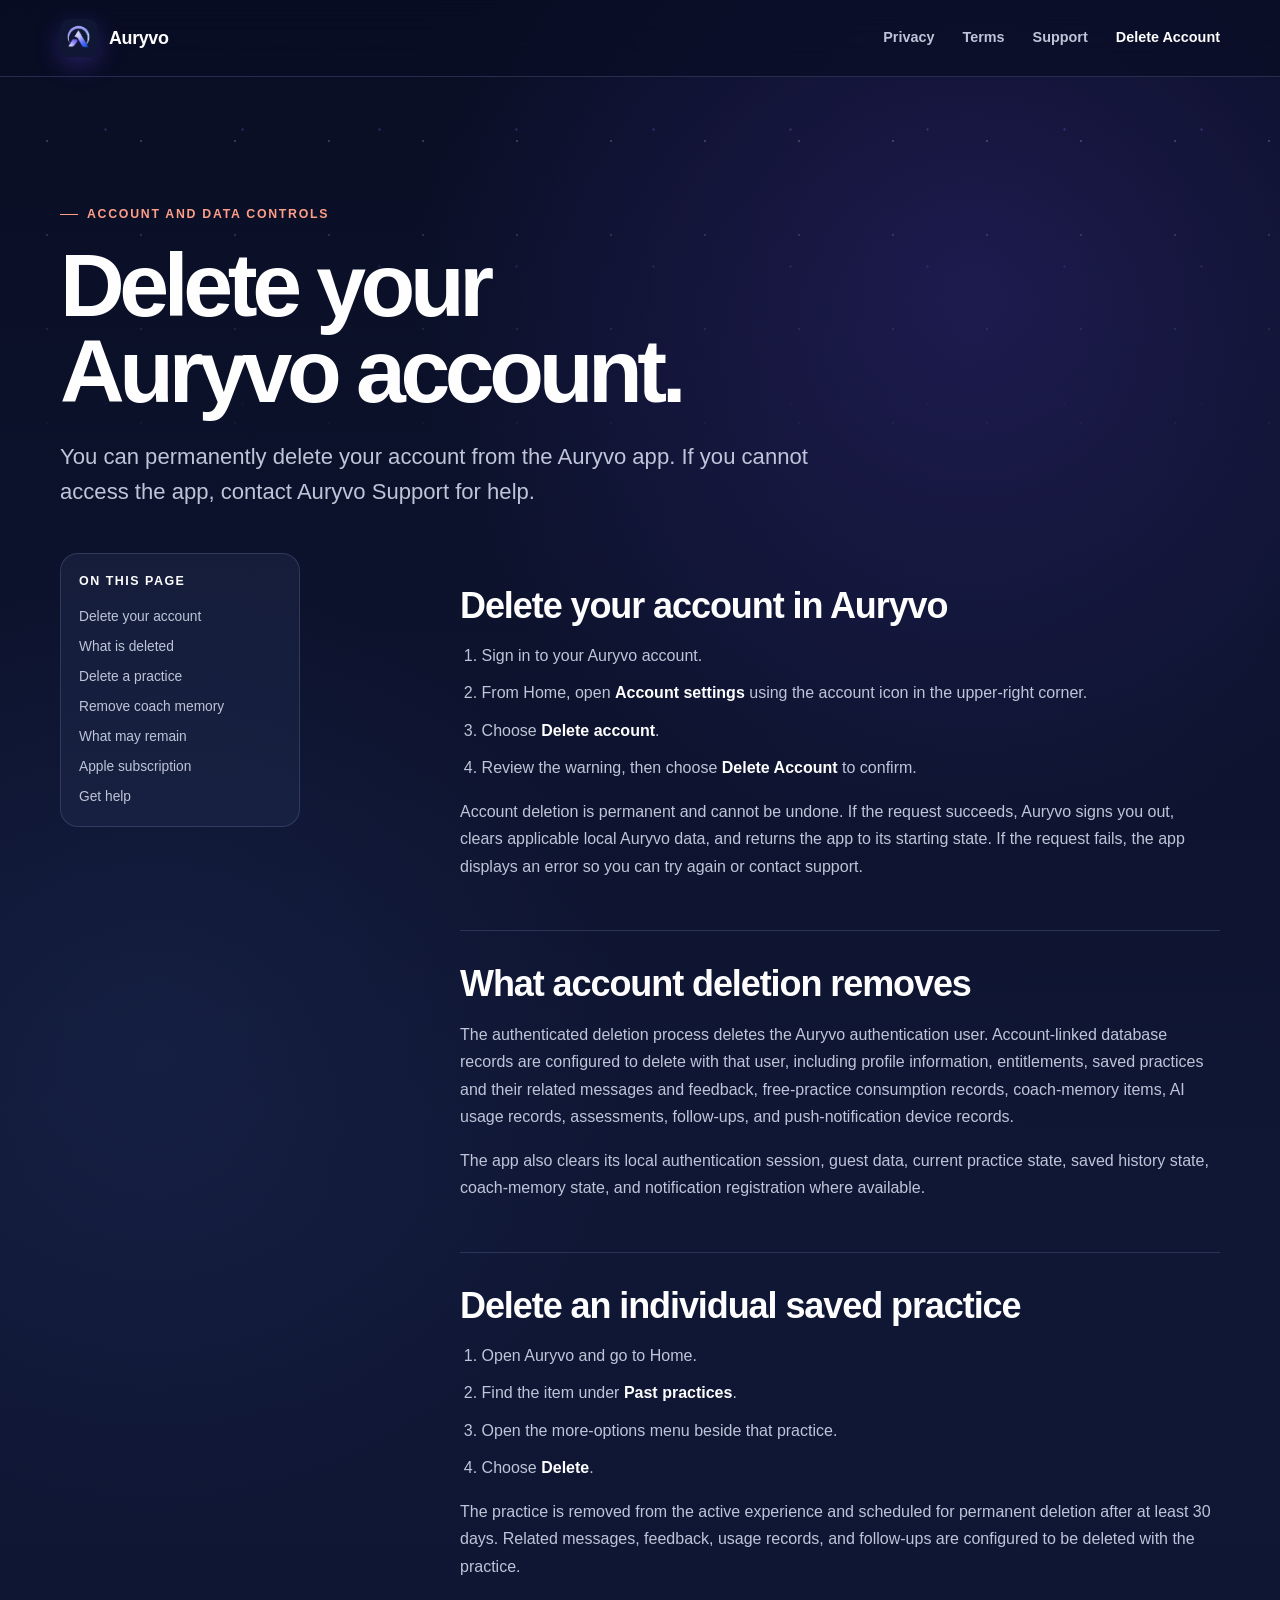
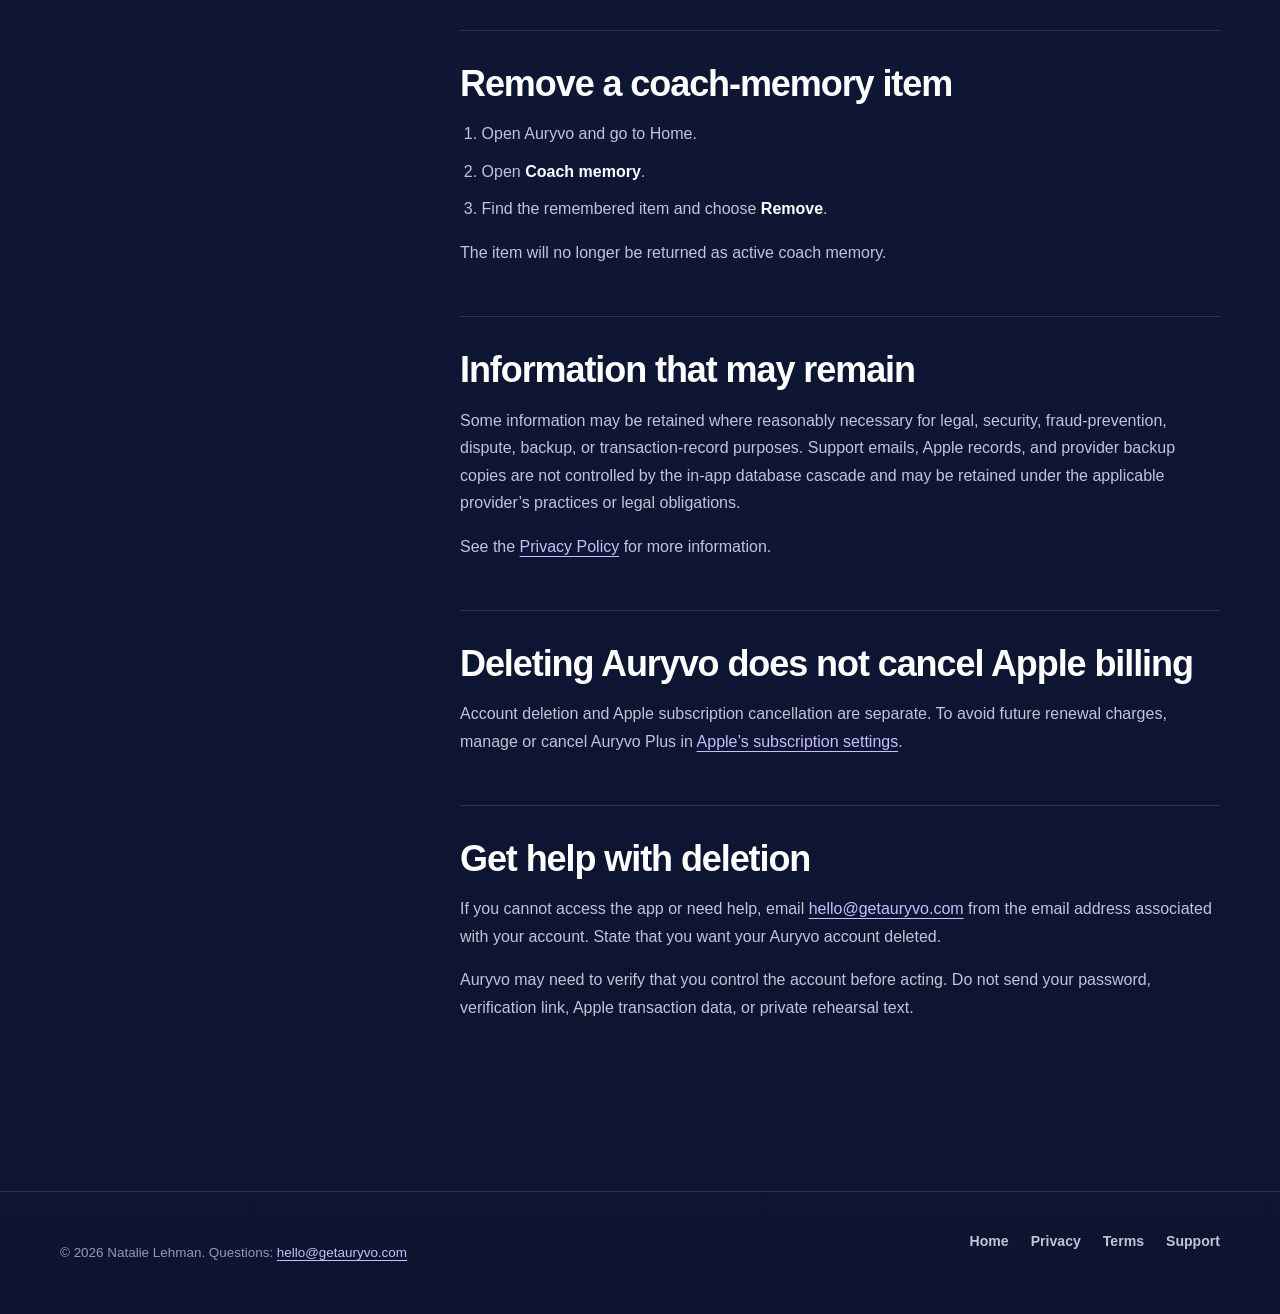
==== delete-account/index.html @ cd807612 "Launch Auryvo website" ====
<!doctype html>
<html lang="en">
<head>
  <meta charset="utf-8">
  <meta name="viewport" content="width=device-width, initial-scale=1">
  <meta name="theme-color" content="#101735">
  <meta name="description" content="How to delete your Auryvo account, saved practices, and coach-memory items.">
  <meta property="og:type" content="website">
  <meta property="og:site_name" content="Auryvo">
  <meta property="og:title" content="Delete Account — Auryvo">
  <meta property="og:description" content="How to delete your Auryvo account and manage related data.">
  <link rel="icon" type="image/png" href="/assets/brand-icon.png">
  <link rel="stylesheet" href="/assets/styles.css">
  <title>Delete Account — Auryvo</title>
</head>
<body>
  <a class="skip-link" href="#main">Skip to main content</a>
  <div class="site-shell">
    <header class="site-header">
      <nav class="nav wrap" aria-label="Main navigation">
        <a class="brand" href="/">
          <img src="/assets/brand-icon.png" width="38" height="38" alt="">
          <span>Auryvo</span>
        </a>
        <div class="nav-links">
          <a href="/privacy/">Privacy</a>
          <a href="/terms/">Terms</a>
          <a href="/support/">Support</a>
          <a href="/delete-account/" aria-current="page">Delete Account</a>
        </div>
      </nav>
    </header>

    <main id="main" class="wrap">
      <header class="page-hero">
        <p class="eyebrow">Account and data controls</p>
        <h1>Delete your Auryvo account.</h1>
        <p class="lede">You can permanently delete your account from the Auryvo app. If you cannot access the app, contact Auryvo Support for help.</p>
      </header>

      <div class="legal-layout">
        <nav class="legal-toc" aria-label="Account deletion sections">
          <strong>On this page</strong>
          <a href="#account">Delete your account</a>
          <a href="#scope">What is deleted</a>
          <a href="#practice">Delete a practice</a>
          <a href="#memory">Remove coach memory</a>
          <a href="#retention">What may remain</a>
          <a href="#subscription">Apple subscription</a>
          <a href="#help">Get help</a>
        </nav>

        <article class="legal-copy">
          <section id="account">
            <h2>Delete your account in Auryvo</h2>
            <ol>
              <li>Sign in to your Auryvo account.</li>
              <li>From Home, open <strong>Account settings</strong> using the account icon in the upper-right corner.</li>
              <li>Choose <strong>Delete account</strong>.</li>
              <li>Review the warning, then choose <strong>Delete Account</strong> to confirm.</li>
            </ol>
            <p>Account deletion is permanent and cannot be undone. If the request succeeds, Auryvo signs you out, clears applicable local Auryvo data, and returns the app to its starting state. If the request fails, the app displays an error so you can try again or contact support.</p>
          </section>

          <section id="scope">
            <h2>What account deletion removes</h2>
            <p>The authenticated deletion process deletes the Auryvo authentication user. Account-linked database records are configured to delete with that user, including profile information, entitlements, saved practices and their related messages and feedback, free-practice consumption records, coach-memory items, AI usage records, assessments, follow-ups, and push-notification device records.</p>
            <p>The app also clears its local authentication session, guest data, current practice state, saved history state, coach-memory state, and notification registration where available.</p>
          </section>

          <section id="practice">
            <h2>Delete an individual saved practice</h2>
            <ol>
              <li>Open Auryvo and go to Home.</li>
              <li>Find the item under <strong>Past practices</strong>.</li>
              <li>Open the more-options menu beside that practice.</li>
              <li>Choose <strong>Delete</strong>.</li>
            </ol>
            <p>The practice is removed from the active experience and scheduled for permanent deletion after at least 30 days. Related messages, feedback, usage records, and follow-ups are configured to be deleted with the practice.</p>
          </section>

          <section id="memory">
            <h2>Remove a coach-memory item</h2>
            <ol>
              <li>Open Auryvo and go to Home.</li>
              <li>Open <strong>Coach memory</strong>.</li>
              <li>Find the remembered item and choose <strong>Remove</strong>.</li>
            </ol>
            <p>The item will no longer be returned as active coach memory.</p>
          </section>

          <section id="retention">
            <h2>Information that may remain</h2>
            <p>Some information may be retained where reasonably necessary for legal, security, fraud-prevention, dispute, backup, or transaction-record purposes. Support emails, Apple records, and provider backup copies are not controlled by the in-app database cascade and may be retained under the applicable provider’s practices or legal obligations.</p>
            <p>See the <a href="/privacy/">Privacy Policy</a> for more information.</p>
          </section>

          <section id="subscription">
            <h2>Deleting Auryvo does not cancel Apple billing</h2>
            <p>Account deletion and Apple subscription cancellation are separate. To avoid future renewal charges, manage or cancel Auryvo Plus in <a href="https://apps.apple.com/account/subscriptions">Apple’s subscription settings</a>.</p>
          </section>

          <section id="help">
            <h2>Get help with deletion</h2>
            <p>If you cannot access the app or need help, email <a href="mailto:hello@getauryvo.com?subject=Delete%20my%20Auryvo%20account">hello@getauryvo.com</a> from the email address associated with your account. State that you want your Auryvo account deleted.</p>
            <p>Auryvo may need to verify that you control the account before acting. Do not send your password, verification link, Apple transaction data, or private rehearsal text.</p>
          </section>
        </article>
      </div>
    </main>

    <footer class="site-footer">
      <div class="footer-inner wrap">
        <div class="footer-meta"><p>© 2026 Natalie Lehman. Questions: <a href="mailto:hello@getauryvo.com">hello@getauryvo.com</a></p></div>
        <nav class="footer-links" aria-label="Legal and support">
          <a href="/">Home</a><a href="/privacy/">Privacy</a><a href="/terms/">Terms</a><a href="/support/">Support</a>
        </nav>
      </div>
    </footer>
  </div>
</body>
</html>
---- assets/styles.css ----
:root {
  color-scheme: dark;
  --ink: #fefefe;
  --muted: #bec5d8;
  --placeholder: #929ab0;
  --surface: #101735;
  --surface-deep: #090e24;
  --panel: #1c2648;
  --panel-violet: #2d285e;
  --border: #3d486b;
  --primary: #6547e7;
  --primary-pressed: #5136c9;
  --violet: #9278ff;
  --blue: #5c8cfd;
  --coral: #ff9e86;
  --success: #7ad9b7;
  --danger: #ff9aae;
  --shadow: 0 30px 90px rgba(2, 5, 20, 0.46);
  --content: 1160px;
}

* {
  box-sizing: border-box;
}

html {
  scroll-behavior: smooth;
  background: var(--surface-deep);
}

body {
  min-width: 320px;
  margin: 0;
  color: var(--ink);
  background:
    radial-gradient(circle at 76% 10%, rgba(101, 71, 231, 0.2), transparent 35rem),
    radial-gradient(circle at 12% 36%, rgba(92, 140, 253, 0.08), transparent 30rem),
    linear-gradient(180deg, var(--surface-deep) 0%, var(--surface) 42%, #0d1430 100%);
  font-family: "Satoshi", ui-sans-serif, -apple-system, BlinkMacSystemFont, "Segoe UI", sans-serif;
  font-size: 16px;
  line-height: 1.6;
  -webkit-font-smoothing: antialiased;
  text-rendering: optimizeLegibility;
}

body::before {
  position: fixed;
  z-index: 0;
  inset: 0;
  pointer-events: none;
  content: "";
  opacity: 0.4;
  background-image:
    radial-gradient(circle, rgba(255, 255, 255, 0.62) 0 1px, transparent 1.4px),
    radial-gradient(circle, rgba(146, 120, 255, 0.72) 0 1px, transparent 1.5px);
  background-position: 0 0, 37px 61px;
  background-size: 94px 94px, 137px 137px;
  mask-image: linear-gradient(to bottom, black 0%, transparent 56%);
  animation: sky-drift 26s linear infinite alternate;
}

@keyframes sky-drift {
  to { transform: translate3d(0, 18px, 0); }
}

@media (prefers-reduced-motion: reduce) {
  html { scroll-behavior: auto; }
  body::before { animation: none; }
  *, *::before, *::after {
    animation-duration: 0.01ms !important;
    animation-iteration-count: 1 !important;
    transition-duration: 0.01ms !important;
  }
}

img {
  display: block;
  max-width: 100%;
}

a {
  color: #c8bdff;
  text-decoration-thickness: 0.08em;
  text-underline-offset: 0.22em;
}

a:hover {
  color: #e4deff;
}

a:focus-visible,
button:focus-visible,
[tabindex]:focus-visible {
  outline: 3px solid var(--coral);
  outline-offset: 4px;
  border-radius: 8px;
}

.skip-link {
  position: fixed;
  z-index: 100;
  top: 12px;
  left: 12px;
  padding: 10px 16px;
  color: var(--surface-deep);
  background: var(--ink);
  border-radius: 999px;
  transform: translateY(-150%);
}

.skip-link:focus {
  transform: translateY(0);
}

.site-shell {
  position: relative;
  z-index: 1;
  min-height: 100vh;
  overflow: hidden;
}

.wrap {
  width: min(var(--content), calc(100% - 40px));
  margin-inline: auto;
}

.site-header {
  border-bottom: 1px solid rgba(61, 72, 107, 0.56);
  background: rgba(9, 14, 36, 0.7);
  backdrop-filter: blur(18px);
}

.nav {
  display: flex;
  min-height: 76px;
  align-items: center;
  justify-content: space-between;
  gap: 28px;
}

.brand {
  display: inline-flex;
  align-items: center;
  gap: 11px;
  color: var(--ink);
  font-size: 1.12rem;
  font-weight: 700;
  letter-spacing: -0.02em;
  text-decoration: none;
}

.brand img {
  width: 38px;
  height: 38px;
  border-radius: 10px;
  box-shadow: 0 8px 24px rgba(101, 71, 231, 0.32);
}

.nav-links {
  display: flex;
  align-items: center;
  gap: clamp(14px, 2.2vw, 28px);
}

.nav-links a {
  color: var(--muted);
  font-size: 0.9rem;
  font-weight: 650;
  text-decoration: none;
}

.nav-links a[aria-current="page"],
.nav-links a:hover {
  color: var(--ink);
}

main {
  display: block;
}

.hero {
  display: grid;
  min-height: 780px;
  grid-template-columns: minmax(0, 1.04fr) minmax(340px, 0.78fr);
  align-items: center;
  gap: clamp(48px, 8vw, 110px);
  padding-block: clamp(76px, 10vw, 132px);
}

.hero-copy {
  max-width: 690px;
}

.eyebrow {
  display: inline-flex;
  align-items: center;
  gap: 9px;
  margin: 0 0 18px;
  color: var(--coral);
  font-size: 0.77rem;
  font-weight: 800;
  letter-spacing: 0.14em;
  text-transform: uppercase;
}

.eyebrow::before {
  width: 18px;
  height: 1px;
  content: "";
  background: currentColor;
}

h1,
h2,
h3 {
  color: var(--ink);
  font-weight: 650;
  text-wrap: balance;
}

h1 {
  max-width: 880px;
  margin: 0;
  font-size: clamp(3.3rem, 7.4vw, 6.7rem);
  line-height: 0.96;
  letter-spacing: -0.06em;
}

h2 {
  margin: 0;
  font-size: clamp(2.2rem, 4.8vw, 4.3rem);
  line-height: 1.03;
  letter-spacing: -0.045em;
}

h3 {
  margin: 0;
  font-size: 1.28rem;
  line-height: 1.25;
  letter-spacing: -0.018em;
}

p,
li {
  color: var(--muted);
}

.lede {
  max-width: 640px;
  margin: 26px 0 0;
  font-size: clamp(1.13rem, 2vw, 1.38rem);
  line-height: 1.55;
}

.hero-actions {
  display: flex;
  flex-wrap: wrap;
  align-items: center;
  gap: 18px;
  margin-top: 34px;
}

.availability {
  display: inline-flex;
  min-height: 56px;
  align-items: center;
  justify-content: center;
  gap: 10px;
  padding: 0 24px;
  color: white;
  background: linear-gradient(110deg, var(--primary), #7149ee);
  border: 1px solid rgba(255, 255, 255, 0.16);
  border-radius: 999px;
  box-shadow: 0 16px 42px rgba(101, 71, 231, 0.28);
  font-weight: 720;
}

.availability::before {
  width: 8px;
  height: 8px;
  content: "";
  background: var(--success);
  border-radius: 999px;
  box-shadow: 0 0 16px var(--success);
}

.hero-note {
  margin: 0;
  color: var(--placeholder);
  font-size: 0.9rem;
}

.hero-visual {
  position: relative;
  display: flex;
  min-height: 610px;
  align-items: center;
  justify-content: center;
}

.hero-visual::before {
  position: absolute;
  width: 430px;
  max-width: 92vw;
  aspect-ratio: 1;
  content: "";
  background: radial-gradient(circle, rgba(146, 120, 255, 0.4), rgba(92, 140, 253, 0.08) 46%, transparent 70%);
  filter: blur(4px);
}

.phone {
  position: relative;
  z-index: 1;
  width: min(322px, 76vw);
  padding: 9px;
  overflow: hidden;
  background: #05091a;
  border: 1px solid rgba(194, 204, 237, 0.28);
  border-radius: 46px;
  box-shadow: var(--shadow), 0 0 0 8px rgba(61, 72, 107, 0.13);
  transform: rotate(2.5deg);
}

.phone img {
  width: 100%;
  height: auto;
  border-radius: 37px;
}

.floating-note {
  position: absolute;
  z-index: 2;
  right: -4%;
  bottom: 11%;
  max-width: 235px;
  padding: 15px 17px;
  color: var(--ink);
  background: rgba(28, 38, 72, 0.9);
  border: 1px solid rgba(146, 120, 255, 0.4);
  border-radius: 18px;
  box-shadow: 0 18px 54px rgba(1, 4, 17, 0.45);
  backdrop-filter: blur(16px);
  font-size: 0.9rem;
  line-height: 1.45;
}

.section {
  padding-block: clamp(76px, 10vw, 128px);
}

.section-rule {
  border-top: 1px solid rgba(61, 72, 107, 0.56);
}

.section-heading {
  display: grid;
  grid-template-columns: minmax(0, 1.05fr) minmax(260px, 0.6fr);
  align-items: end;
  gap: 56px;
  margin-bottom: 52px;
}

.section-heading p {
  max-width: 500px;
  margin: 0;
  font-size: 1.05rem;
}

.benefit-grid,
.privacy-grid,
.support-grid {
  display: grid;
  grid-template-columns: repeat(3, minmax(0, 1fr));
  gap: 18px;
}

.feature-card,
.support-card {
  position: relative;
  min-height: 270px;
  padding: 30px;
  overflow: hidden;
  background: linear-gradient(150deg, rgba(28, 38, 72, 0.86), rgba(16, 23, 53, 0.78));
  border: 1px solid rgba(61, 72, 107, 0.76);
  border-radius: 26px;
  box-shadow: 0 22px 65px rgba(2, 5, 20, 0.17);
}

.feature-card::after {
  position: absolute;
  right: -60px;
  bottom: -75px;
  width: 170px;
  height: 170px;
  content: "";
  background: radial-gradient(circle, rgba(101, 71, 231, 0.19), transparent 68%);
}

.feature-index {
  display: inline-flex;
  width: 38px;
  height: 38px;
  align-items: center;
  justify-content: center;
  margin-bottom: 52px;
  color: #d8d0ff;
  background: var(--panel-violet);
  border-radius: 12px;
  font-size: 0.78rem;
  font-weight: 800;
}

.feature-card p,
.support-card p {
  margin: 10px 0 0;
}

.practice-showcase {
  display: grid;
  grid-template-columns: minmax(0, 0.78fr) minmax(430px, 1.15fr);
  align-items: center;
  gap: clamp(46px, 8vw, 108px);
}

.steps {
  display: grid;
  gap: 30px;
  margin: 40px 0 0;
  padding: 0;
  list-style: none;
}

.step {
  display: grid;
  grid-template-columns: 44px 1fr;
  gap: 17px;
}

.step-number {
  display: inline-flex;
  width: 40px;
  height: 40px;
  align-items: center;
  justify-content: center;
  color: var(--ink);
  background: var(--primary);
  border-radius: 13px;
  font-size: 0.82rem;
  font-weight: 800;
}

.step p {
  margin: 5px 0 0;
}

.screen-stack {
  position: relative;
  min-height: 650px;
}

.screen-stack .phone {
  position: absolute;
  top: 0;
  left: 8%;
  width: min(300px, 62vw);
  transform: rotate(-4deg);
}

.screen-stack .phone.secondary {
  z-index: 2;
  top: 96px;
  right: 1%;
  left: auto;
  width: min(270px, 56vw);
  transform: rotate(5deg);
}

.privacy-panel {
  position: relative;
  padding: clamp(32px, 6vw, 68px);
  overflow: hidden;
  background:
    radial-gradient(circle at 90% 10%, rgba(146, 120, 255, 0.2), transparent 30rem),
    linear-gradient(140deg, rgba(45, 40, 94, 0.84), rgba(18, 26, 60, 0.92));
  border: 1px solid rgba(146, 120, 255, 0.32);
  border-radius: 34px;
}

.privacy-panel > p {
  max-width: 700px;
  margin: 20px 0 38px;
  font-size: 1.08rem;
}

.privacy-grid article {
  padding: 22px 0 0;
  border-top: 1px solid rgba(190, 197, 216, 0.22);
}

.privacy-grid p {
  margin: 9px 0 0;
  font-size: 0.94rem;
}

.responsible {
  display: grid;
  grid-template-columns: minmax(0, 0.86fr) minmax(340px, 1fr);
  align-items: start;
  gap: clamp(46px, 8vw, 110px);
}

.boundary-list {
  display: grid;
  gap: 14px;
  margin: 0;
  padding: 0;
  list-style: none;
}

.boundary-list li {
  padding: 20px 22px;
  color: var(--ink);
  background: rgba(28, 38, 72, 0.72);
  border: 1px solid rgba(61, 72, 107, 0.72);
  border-radius: 18px;
}

.boundary-list strong {
  color: var(--coral);
}

.closing {
  padding-block: clamp(90px, 12vw, 150px);
  text-align: center;
}

.closing h2 {
  max-width: 850px;
  margin-inline: auto;
}

.closing .availability {
  margin-top: 30px;
}

.site-footer {
  padding-block: 38px 50px;
  border-top: 1px solid rgba(61, 72, 107, 0.56);
}

.footer-inner {
  display: flex;
  align-items: flex-start;
  justify-content: space-between;
  gap: 32px;
}

.footer-meta {
  max-width: 520px;
}

.footer-meta p {
  margin: 12px 0 0;
  color: var(--placeholder);
  font-size: 0.84rem;
}

.footer-links {
  display: flex;
  flex-wrap: wrap;
  justify-content: flex-end;
  gap: 12px 22px;
}

.footer-links a {
  color: var(--muted);
  font-size: 0.88rem;
  font-weight: 650;
  text-decoration: none;
}

/* Legal and support pages */
.page-hero {
  max-width: 850px;
  padding: clamp(72px, 10vw, 120px) 0 44px;
}

.page-hero h1 {
  font-size: clamp(3rem, 7vw, 5.7rem);
}

.page-hero .lede {
  max-width: 760px;
}

.draft-notice,
.alert-note,
.info-note {
  padding: 18px 20px;
  border-radius: 16px;
}

.draft-notice {
  margin-top: 30px;
  color: #ffe1d8;
  background: rgba(255, 158, 134, 0.09);
  border: 1px solid rgba(255, 158, 134, 0.38);
}

.draft-notice strong,
.alert-note strong,
.info-note strong {
  color: var(--ink);
}

.legal-layout {
  display: grid;
  grid-template-columns: minmax(180px, 240px) minmax(0, 760px);
  align-items: start;
  justify-content: space-between;
  gap: clamp(42px, 8vw, 100px);
  padding-bottom: 120px;
}

.legal-toc {
  position: sticky;
  top: 28px;
  display: grid;
  gap: 8px;
  padding: 18px;
  background: rgba(28, 38, 72, 0.58);
  border: 1px solid rgba(61, 72, 107, 0.68);
  border-radius: 18px;
}

.legal-toc strong {
  margin: 0 0 6px;
  font-size: 0.78rem;
  letter-spacing: 0.12em;
  text-transform: uppercase;
}

.legal-toc a {
  color: var(--muted);
  font-size: 0.86rem;
  text-decoration: none;
}

.legal-copy {
  min-width: 0;
}

.legal-copy section {
  padding: 34px 0;
  border-top: 1px solid rgba(61, 72, 107, 0.62);
  scroll-margin-top: 24px;
}

.legal-copy section:first-child {
  border-top: 0;
}

.legal-copy h2 {
  margin-bottom: 18px;
  font-size: clamp(1.7rem, 3.2vw, 2.25rem);
  letter-spacing: -0.03em;
}

.legal-copy h3 {
  margin-top: 28px;
  margin-bottom: 8px;
}

.legal-copy p,
.legal-copy li {
  line-height: 1.72;
}

.legal-copy ul,
.legal-copy ol {
  padding-left: 1.35rem;
}

.legal-copy li + li {
  margin-top: 10px;
}

.legal-copy strong {
  color: var(--ink);
}

.alert-note {
  margin-block: 20px;
  color: #ffd9e1;
  background: rgba(255, 154, 174, 0.08);
  border-left: 3px solid var(--danger);
}

.info-note {
  margin-block: 20px;
  background: rgba(92, 140, 253, 0.08);
  border-left: 3px solid var(--blue);
}

.support-intro {
  display: grid;
  grid-template-columns: minmax(0, 1fr) auto;
  align-items: end;
  gap: 36px;
  padding-bottom: 52px;
}

.email-link {
  display: inline-flex;
  min-height: 54px;
  align-items: center;
  justify-content: center;
  padding: 0 22px;
  color: white;
  background: var(--primary);
  border-radius: 999px;
  font-weight: 720;
  text-decoration: none;
  white-space: nowrap;
}

.support-grid {
  padding-bottom: 70px;
}

.support-card {
  min-height: 220px;
}

.support-card h2 {
  font-size: 1.45rem;
  letter-spacing: -0.02em;
}

.support-card ul {
  margin: 14px 0 0;
  padding-left: 1.2rem;
}

.crisis-panel {
  margin-bottom: 120px;
  padding: clamp(28px, 5vw, 50px);
  background: rgba(64, 32, 44, 0.54);
  border: 1px solid rgba(255, 154, 174, 0.34);
  border-radius: 28px;
}

.crisis-panel h2 {
  font-size: clamp(1.8rem, 3vw, 2.6rem);
}

.crisis-panel p:last-child {
  margin-bottom: 0;
}

@media (max-width: 900px) {
  .hero {
    min-height: auto;
    grid-template-columns: 1fr;
    padding-top: 88px;
  }

  .hero-copy {
    max-width: 760px;
  }

  .hero-visual {
    min-height: 580px;
  }

  .floating-note {
    right: 10%;
  }

  .section-heading,
  .practice-showcase,
  .responsible {
    grid-template-columns: 1fr;
  }

  .section-heading {
    gap: 20px;
  }

  .benefit-grid,
  .privacy-grid {
    grid-template-columns: 1fr;
  }

  .feature-card {
    min-height: auto;
  }

  .feature-index {
    margin-bottom: 34px;
  }

  .practice-showcase {
    gap: 60px;
  }

  .screen-stack {
    width: min(620px, 100%);
    margin-inline: auto;
  }

  .legal-layout {
    grid-template-columns: 1fr;
  }

  .legal-toc {
    position: static;
    grid-template-columns: repeat(2, minmax(0, 1fr));
  }

  .legal-toc strong {
    grid-column: 1 / -1;
  }

  .support-grid {
    grid-template-columns: repeat(2, minmax(0, 1fr));
  }
}

@media (max-width: 680px) {
  .wrap {
    width: min(100% - 28px, var(--content));
  }

  .nav {
    min-height: auto;
    align-items: flex-start;
    flex-direction: column;
    gap: 14px;
    padding-block: 16px 18px;
  }

  .nav-links {
    width: 100%;
    padding-bottom: 2px;
    overflow-x: auto;
    gap: 20px;
  }

  .nav-links a {
    flex: 0 0 auto;
  }

  .hero {
    gap: 26px;
    padding-top: 66px;
  }

  h1 {
    font-size: clamp(3rem, 16vw, 4.5rem);
  }

  .hero-actions {
    align-items: flex-start;
    flex-direction: column;
  }

  .hero-visual {
    min-height: 540px;
  }

  .phone {
    width: min(286px, 78vw);
    border-radius: 40px;
  }

  .phone img {
    border-radius: 32px;
  }

  .floating-note {
    right: 1%;
    bottom: 5%;
  }

  .screen-stack {
    min-height: 570px;
  }

  .screen-stack .phone {
    left: 0;
    width: 58vw;
  }

  .screen-stack .phone.secondary {
    right: 0;
    width: 53vw;
  }

  .footer-inner {
    align-items: flex-start;
    flex-direction: column;
  }

  .support-intro {
    grid-template-columns: 1fr;
  }

  .footer-links {
    justify-content: flex-start;
  }

  .legal-toc,
  .support-grid {
    grid-template-columns: 1fr;
  }

  .legal-toc strong {
    grid-column: auto;
  }
}

@media (max-width: 400px) {
  .availability {
    width: 100%;
    padding-inline: 16px;
  }

  .floating-note {
    max-width: 190px;
    font-size: 0.82rem;
  }
}
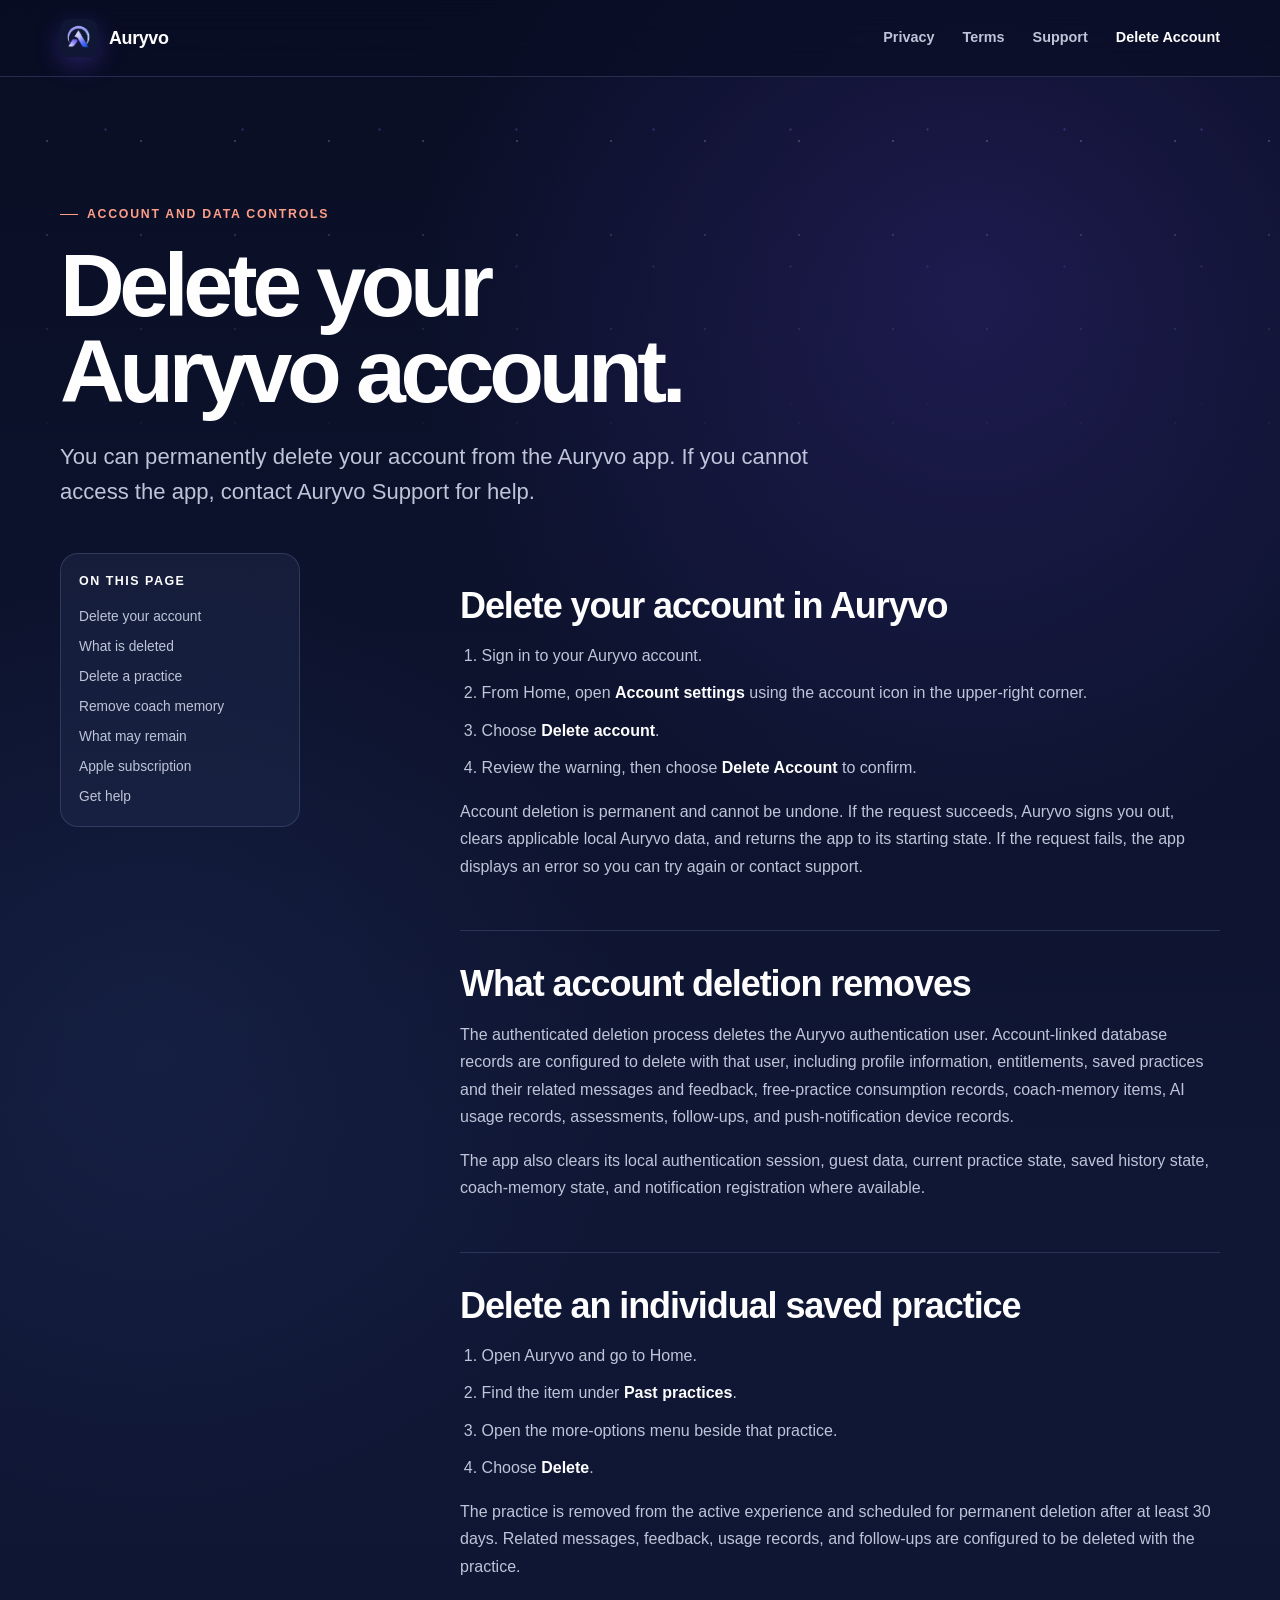
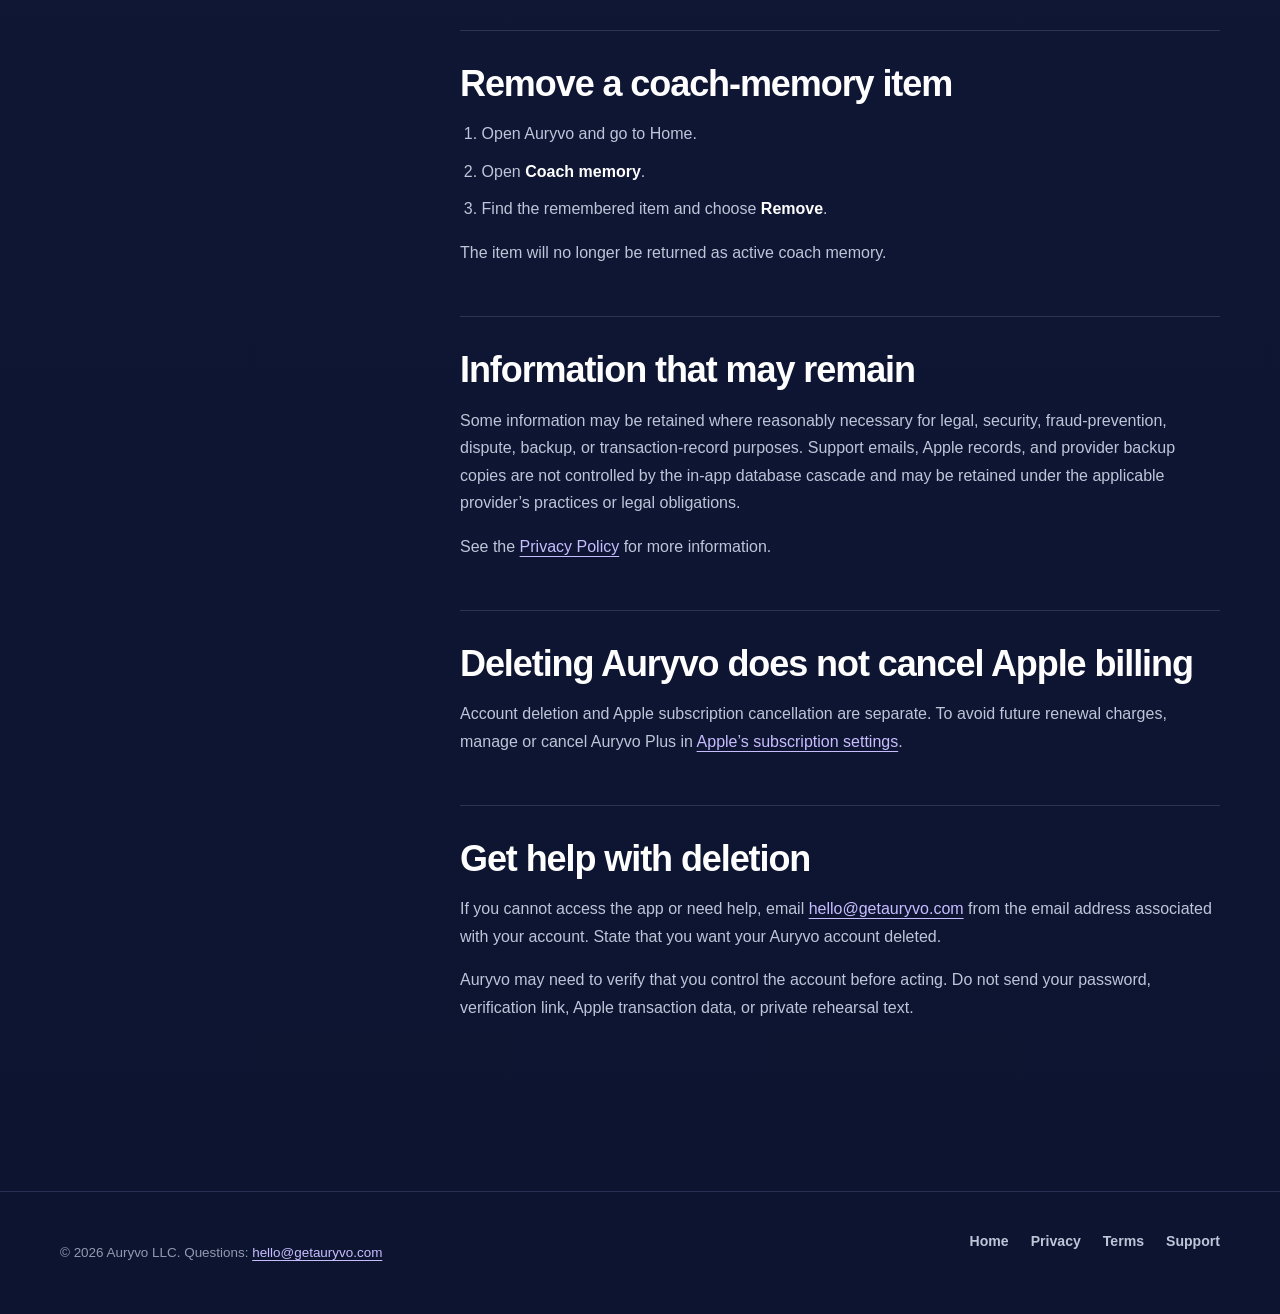
==== commit 8a9d685b: "Use Auryvo LLC as legal operator" ====
--- a/delete-account/index.html
+++ b/delete-account/index.html
@@ -111,7 +111,7 @@
 
     <footer class="site-footer">
       <div class="footer-inner wrap">
-        <div class="footer-meta"><p>© 2026 Natalie Lehman. Questions: <a href="mailto:hello@getauryvo.com">hello@getauryvo.com</a></p></div>
+        <div class="footer-meta"><p>© 2026 Auryvo LLC. Questions: <a href="mailto:hello@getauryvo.com">hello@getauryvo.com</a></p></div>
         <nav class="footer-links" aria-label="Legal and support">
           <a href="/">Home</a><a href="/privacy/">Privacy</a><a href="/terms/">Terms</a><a href="/support/">Support</a>
         </nav>
